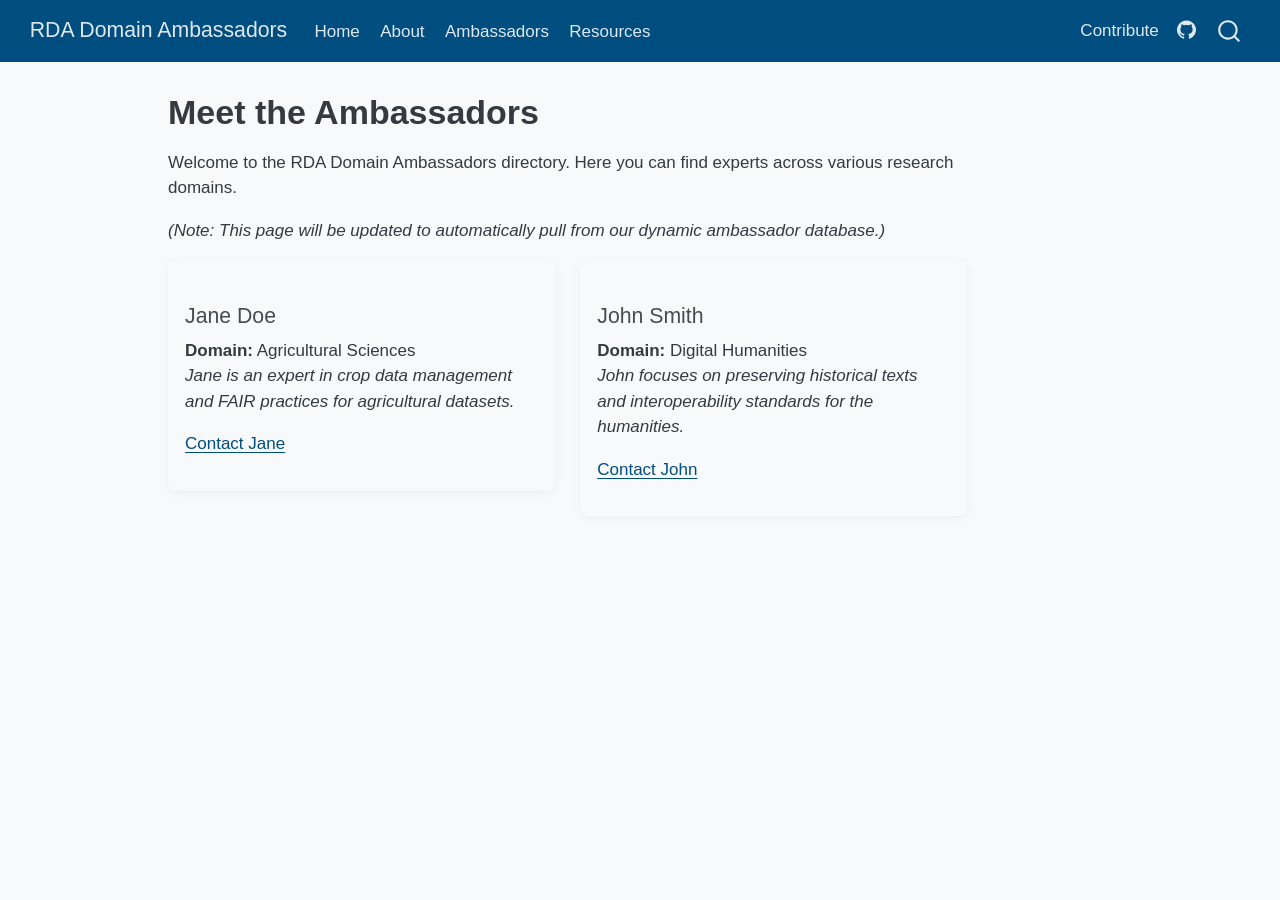
==== pages/ambassadors/index.html @ cd3d2007 "deploy: 7f2f388f80694f9707fb1c19b4880ce739b66818" ====
<!DOCTYPE html>
<html xmlns="http://www.w3.org/1999/xhtml" lang="en" xml:lang="en"><head>

<meta charset="utf-8">
<meta name="generator" content="quarto-1.9.37">

<meta name="viewport" content="width=device-width, initial-scale=1.0, user-scalable=yes">


<title>Meet the Ambassadors – RDA Domain Ambassadors</title>
<style>
/* Default styles provided by pandoc.
** See https://pandoc.org/MANUAL.html#variables-for-html for config info.
*/
code{white-space: pre-wrap;}
span.smallcaps{font-variant: small-caps;}
div.columns{display: flex; gap: min(4vw, 1.5em);}
div.column{flex: auto; overflow-x: auto;}
div.hanging-indent{margin-left: 1.5em; text-indent: -1.5em;}
ul.task-list{list-style: none;}
ul.task-list li input[type="checkbox"] {
  width: 0.8em;
  margin: 0 0.8em 0.2em -1em; /* quarto-specific, see https://github.com/quarto-dev/quarto-cli/issues/4556 */ 
  vertical-align: middle;
}
</style>


<script src="../../site_libs/quarto-nav/quarto-nav.js"></script>
<script src="../../site_libs/quarto-nav/headroom.min.js"></script>
<script src="../../site_libs/clipboard/clipboard.min.js"></script>
<script src="../../site_libs/quarto-search/autocomplete.umd.js"></script>
<script src="../../site_libs/quarto-search/fuse.min.js"></script>
<script src="../../site_libs/quarto-search/quarto-search.js"></script>
<meta name="quarto:offset" content="../../">
<script src="../../site_libs/quarto-html/quarto.js" type="module"></script>
<script src="../../site_libs/quarto-html/tabsets/tabsets.js" type="module"></script>
<script src="../../site_libs/quarto-html/popper.min.js"></script>
<script src="../../site_libs/quarto-html/tippy.umd.min.js"></script>
<script src="../../site_libs/quarto-html/anchor.min.js"></script>
<link href="../../site_libs/quarto-html/tippy.css" rel="stylesheet">
<link href="../../site_libs/quarto-html/quarto-syntax-highlighting-7f8f88aac4f3542376d5c11b86a4c14d.css" rel="stylesheet" id="quarto-text-highlighting-styles">
<script src="../../site_libs/bootstrap/bootstrap.min.js"></script>
<link href="../../site_libs/bootstrap/bootstrap-icons.css" rel="stylesheet">
<link href="../../site_libs/bootstrap/bootstrap-31c23147e73e1d16a9094cf3c216c073.min.css" rel="stylesheet" append-hash="true" id="quarto-bootstrap" data-mode="light">
<script id="quarto-search-options" type="application/json">{
  "location": "navbar",
  "copy-button": false,
  "collapse-after": 3,
  "panel-placement": "end",
  "type": "overlay",
  "limit": 50,
  "keyboard-shortcut": [
    "f",
    "/",
    "s"
  ],
  "show-item-context": false,
  "language": {
    "search-no-results-text": "No results",
    "search-matching-documents-text": "matching documents",
    "search-copy-link-title": "Copy link to search",
    "search-hide-matches-text": "Hide additional matches",
    "search-more-match-text": "more match in this document",
    "search-more-matches-text": "more matches in this document",
    "search-clear-button-title": "Clear",
    "search-text-placeholder": "",
    "search-detached-cancel-button-title": "Cancel",
    "search-submit-button-title": "Submit",
    "search-label": "Search"
  }
}</script>


<link rel="stylesheet" href="../../styles.scss">
</head>

<body class="nav-fixed quarto-light">

<div id="quarto-search-results"></div>
  <header id="quarto-header" class="headroom fixed-top">
    <nav class="navbar navbar-expand-lg " data-bs-theme="dark">
      <div class="navbar-container container-fluid">
      <div class="navbar-brand-container mx-auto">
    <a class="navbar-brand" href="../../index.html">
    <span class="navbar-title">RDA Domain Ambassadors</span>
    </a>
  </div>
            <div id="quarto-search" class="" title="Search"></div>
          <button class="navbar-toggler" type="button" data-bs-toggle="collapse" data-bs-target="#navbarCollapse" aria-controls="navbarCollapse" role="menu" aria-expanded="false" aria-label="Toggle navigation" onclick="if (window.quartoToggleHeadroom) { window.quartoToggleHeadroom(); }">
  <span class="navbar-toggler-icon"></span>
</button>
          <div class="collapse navbar-collapse" id="navbarCollapse">
            <ul class="navbar-nav navbar-nav-scroll me-auto">
  <li class="nav-item">
    <a class="nav-link" href="../../index.html"> 
<span class="menu-text">Home</span></a>
  </li>  
  <li class="nav-item">
    <a class="nav-link" href="../../about.html"> 
<span class="menu-text">About</span></a>
  </li>  
  <li class="nav-item">
    <a class="nav-link active" href="../../pages/ambassadors/index.html" aria-current="page"> 
<span class="menu-text">Ambassadors</span></a>
  </li>  
  <li class="nav-item">
    <a class="nav-link" href="../../pages/resources/index.html"> 
<span class="menu-text">Resources</span></a>
  </li>  
</ul>
            <ul class="navbar-nav navbar-nav-scroll ms-auto">
  <li class="nav-item">
    <a class="nav-link" href="../../pages/contribute/index.html"> 
<span class="menu-text">Contribute</span></a>
  </li>  
  <li class="nav-item compact">
    <a class="nav-link" href="https://github.com/"> <i class="bi bi-github" role="img">
</i> 
<span class="menu-text"></span></a>
  </li>  
</ul>
          </div> <!-- /navcollapse -->
            <div class="quarto-navbar-tools">
</div>
      </div> <!-- /container-fluid -->
    </nav>
</header>
<!-- content -->
<div id="quarto-content" class="quarto-container page-columns page-rows-contents page-layout-article page-navbar">
<!-- sidebar -->
<!-- margin-sidebar -->
    <div id="quarto-margin-sidebar" class="sidebar margin-sidebar zindex-bottom">
        
    </div>
<!-- main -->
<main class="content" id="quarto-document-content">

<header id="title-block-header" class="quarto-title-block default">
<div class="quarto-title">
<h1 class="title">Meet the Ambassadors</h1>
</div>



<div class="quarto-title-meta">

    
  
    
  </div>
  


</header>


<p>Welcome to the RDA Domain Ambassadors directory. Here you can find experts across various research domains.</p>
<p><em>(Note: This page will be updated to automatically pull from our dynamic ambassador database.)</em></p>
<div class="grid">
<div class="g-col-12 g-col-md-6">
<div class="card resource-card">
<section id="jane-doe" class="level4 card-body">
<h4 class="anchored" data-anchor-id="jane-doe">Jane Doe</h4>
<p><strong>Domain:</strong> Agricultural Sciences<br>
<em>Jane is an expert in crop data management and FAIR practices for agricultural datasets.</em></p>
<p><a href="mailto:jane.doe@example.com">Contact Jane</a></p>
</section>
</div>
</div>
<div class="g-col-12 g-col-md-6">
<div class="card resource-card">
<section id="john-smith" class="level4 card-body">
<h4 class="anchored" data-anchor-id="john-smith">John Smith</h4>
<p><strong>Domain:</strong> Digital Humanities<br>
<em>John focuses on preserving historical texts and interoperability standards for the humanities.</em></p>
<p><a href="mailto:john.smith@example.com">Contact John</a></p>
</section>
</div>
</div>
</div>



</main> <!-- /main -->
<script id="quarto-html-after-body" type="application/javascript">
  window.document.addEventListener("DOMContentLoaded", function (event) {
    const icon = "";
    const anchorJS = new window.AnchorJS();
    anchorJS.options = {
      placement: 'right',
      icon: icon
    };
    anchorJS.add('.anchored');
    const isCodeAnnotation = (el) => {
      for (const clz of el.classList) {
        if (clz.startsWith('code-annotation-')) {                     
          return true;
        }
      }
      return false;
    }
    const onCopySuccess = function(e) {
      // button target
      const button = e.trigger;
      // don't keep focus
      button.blur();
      // flash "checked"
      button.classList.add('code-copy-button-checked');
      var currentTitle = button.getAttribute("title");
      button.setAttribute("title", "Copied!");
      let tooltip;
      if (window.bootstrap) {
        button.setAttribute("data-bs-toggle", "tooltip");
        button.setAttribute("data-bs-placement", "left");
        button.setAttribute("data-bs-title", "Copied!");
        tooltip = new bootstrap.Tooltip(button, 
          { trigger: "manual", 
            customClass: "code-copy-button-tooltip",
            offset: [0, -8]});
        tooltip.show();    
      }
      setTimeout(function() {
        if (tooltip) {
          tooltip.hide();
          button.removeAttribute("data-bs-title");
          button.removeAttribute("data-bs-toggle");
          button.removeAttribute("data-bs-placement");
        }
        button.setAttribute("title", currentTitle);
        button.classList.remove('code-copy-button-checked');
      }, 1000);
      // clear code selection
      e.clearSelection();
    }
    const getTextToCopy = function(trigger) {
      const outerScaffold = trigger.parentElement.cloneNode(true);
      const codeEl = outerScaffold.querySelector('code');
      for (const childEl of codeEl.children) {
        if (isCodeAnnotation(childEl)) {
          childEl.remove();
        }
      }
      return codeEl.innerText;
    }
    const clipboard = new window.ClipboardJS('.code-copy-button:not([data-in-quarto-modal])', {
      text: getTextToCopy
    });
    clipboard.on('success', onCopySuccess);
    if (window.document.getElementById('quarto-embedded-source-code-modal')) {
      const clipboardModal = new window.ClipboardJS('.code-copy-button[data-in-quarto-modal]', {
        text: getTextToCopy,
        container: window.document.getElementById('quarto-embedded-source-code-modal')
      });
      clipboardModal.on('success', onCopySuccess);
    }
      var localhostRegex = new RegExp(/^(?:http|https):\/\/localhost\:?[0-9]*\//);
      var mailtoRegex = new RegExp(/^mailto:/);
        var filterRegex = new RegExp("https:\/\/www\.rd-alliance\.org\/disciplines\/rda-domain-ambassadors\/");
      var isInternal = (href) => {
          return filterRegex.test(href) || localhostRegex.test(href) || mailtoRegex.test(href);
      }
      // Inspect non-navigation links and adorn them if external
     var links = window.document.querySelectorAll('a[href]:not(.nav-link):not(.navbar-brand):not(.toc-action):not(.sidebar-link):not(.sidebar-item-toggle):not(.pagination-link):not(.no-external):not([aria-hidden]):not(.dropdown-item):not(.quarto-navigation-tool):not(.about-link)');
      for (var i=0; i<links.length; i++) {
        const link = links[i];
        if (!isInternal(link.href)) {
          // undo the damage that might have been done by quarto-nav.js in the case of
          // links that we want to consider external
          if (link.dataset.originalHref !== undefined) {
            link.href = link.dataset.originalHref;
          }
        }
      }
    function tippyHover(el, contentFn, onTriggerFn, onUntriggerFn) {
      const config = {
        allowHTML: true,
        maxWidth: 500,
        delay: 100,
        arrow: false,
        appendTo: function(el) {
            return el.parentElement;
        },
        interactive: true,
        interactiveBorder: 10,
        theme: 'quarto',
        placement: 'bottom-start',
      };
      if (contentFn) {
        config.content = contentFn;
      }
      if (onTriggerFn) {
        config.onTrigger = onTriggerFn;
      }
      if (onUntriggerFn) {
        config.onUntrigger = onUntriggerFn;
      }
      window.tippy(el, config); 
    }
    const noterefs = window.document.querySelectorAll('a[role="doc-noteref"]');
    for (var i=0; i<noterefs.length; i++) {
      const ref = noterefs[i];
      tippyHover(ref, function() {
        // use id or data attribute instead here
        let href = ref.getAttribute('data-footnote-href') || ref.getAttribute('href');
        try { href = new URL(href).hash; } catch {}
        const id = href.replace(/^#\/?/, "");
        const note = window.document.getElementById(id);
        if (note) {
          return note.innerHTML;
        } else {
          return "";
        }
      });
    }
    const xrefs = window.document.querySelectorAll('a.quarto-xref');
    const processXRef = (id, note) => {
      // Strip column container classes
      const stripColumnClz = (el) => {
        el.classList.remove("page-full", "page-columns");
        if (el.children) {
          for (const child of el.children) {
            stripColumnClz(child);
          }
        }
      }
      stripColumnClz(note)
      if (id === null || id.startsWith('sec-')) {
        // Special case sections, only their first couple elements
        const container = document.createElement("div");
        if (note.children && note.children.length > 2) {
          container.appendChild(note.children[0].cloneNode(true));
          for (let i = 1; i < note.children.length; i++) {
            const child = note.children[i];
            if (child.tagName === "P" && child.innerText === "") {
              continue;
            } else {
              container.appendChild(child.cloneNode(true));
              break;
            }
          }
          if (window.Quarto?.typesetMath) {
            window.Quarto.typesetMath(container);
          }
          return container.innerHTML
        } else {
          if (window.Quarto?.typesetMath) {
            window.Quarto.typesetMath(note);
          }
          return note.innerHTML;
        }
      } else {
        // Remove any anchor links if they are present
        const anchorLink = note.querySelector('a.anchorjs-link');
        if (anchorLink) {
          anchorLink.remove();
        }
        if (window.Quarto?.typesetMath) {
          window.Quarto.typesetMath(note);
        }
        if (note.classList.contains("callout")) {
          return note.outerHTML;
        } else {
          return note.innerHTML;
        }
      }
    }
    for (var i=0; i<xrefs.length; i++) {
      const xref = xrefs[i];
      tippyHover(xref, undefined, function(instance) {
        instance.disable();
        let url = xref.getAttribute('href');
        let hash = undefined; 
        if (url.startsWith('#')) {
          hash = url;
        } else {
          try { hash = new URL(url).hash; } catch {}
        }
        if (hash) {
          const id = hash.replace(/^#\/?/, "");
          const note = window.document.getElementById(id);
          if (note !== null) {
            try {
              const html = processXRef(id, note.cloneNode(true));
              instance.setContent(html);
            } finally {
              instance.enable();
              instance.show();
            }
          } else {
            // See if we can fetch this
            fetch(url.split('#')[0])
            .then(res => res.text())
            .then(html => {
              const parser = new DOMParser();
              const htmlDoc = parser.parseFromString(html, "text/html");
              const note = htmlDoc.getElementById(id);
              if (note !== null) {
                const html = processXRef(id, note);
                instance.setContent(html);
              } 
            }).finally(() => {
              instance.enable();
              instance.show();
            });
          }
        } else {
          // See if we can fetch a full url (with no hash to target)
          // This is a special case and we should probably do some content thinning / targeting
          fetch(url)
          .then(res => res.text())
          .then(html => {
            const parser = new DOMParser();
            const htmlDoc = parser.parseFromString(html, "text/html");
            const note = htmlDoc.querySelector('main.content');
            if (note !== null) {
              // This should only happen for chapter cross references
              // (since there is no id in the URL)
              // remove the first header
              if (note.children.length > 0 && note.children[0].tagName === "HEADER") {
                note.children[0].remove();
              }
              const html = processXRef(null, note);
              instance.setContent(html);
            } 
          }).finally(() => {
            instance.enable();
            instance.show();
          });
        }
      }, function(instance) {
      });
    }
        let selectedAnnoteEl;
        const selectorForAnnotation = ( cell, annotation) => {
          let cellAttr = 'data-code-cell="' + cell + '"';
          let lineAttr = 'data-code-annotation="' +  annotation + '"';
          const selector = 'span[' + cellAttr + '][' + lineAttr + ']';
          return selector;
        }
        const selectCodeLines = (annoteEl) => {
          const doc = window.document;
          const targetCell = annoteEl.getAttribute("data-target-cell");
          const targetAnnotation = annoteEl.getAttribute("data-target-annotation");
          const annoteSpan = window.document.querySelector(selectorForAnnotation(targetCell, targetAnnotation));
          const lines = annoteSpan.getAttribute("data-code-lines").split(",");
          const lineIds = lines.map((line) => {
            return targetCell + "-" + line;
          })
          let top = null;
          let height = null;
          let parent = null;
          if (lineIds.length > 0) {
              //compute the position of the single el (top and bottom and make a div)
              const el = window.document.getElementById(lineIds[0]);
              top = el.offsetTop;
              height = el.offsetHeight;
              parent = el.parentElement.parentElement;
            if (lineIds.length > 1) {
              const lastEl = window.document.getElementById(lineIds[lineIds.length - 1]);
              const bottom = lastEl.offsetTop + lastEl.offsetHeight;
              height = bottom - top;
            }
            if (top !== null && height !== null && parent !== null) {
              // cook up a div (if necessary) and position it 
              let div = window.document.getElementById("code-annotation-line-highlight");
              if (div === null) {
                div = window.document.createElement("div");
                div.setAttribute("id", "code-annotation-line-highlight");
                div.style.position = 'absolute';
                parent.appendChild(div);
              }
              div.style.top = top - 2 + "px";
              div.style.height = height + 4 + "px";
              div.style.left = 0;
              let gutterDiv = window.document.getElementById("code-annotation-line-highlight-gutter");
              if (gutterDiv === null) {
                gutterDiv = window.document.createElement("div");
                gutterDiv.setAttribute("id", "code-annotation-line-highlight-gutter");
                gutterDiv.style.position = 'absolute';
                const codeCell = window.document.getElementById(targetCell);
                const gutter = codeCell.querySelector('.code-annotation-gutter');
                gutter.appendChild(gutterDiv);
              }
              gutterDiv.style.top = top - 2 + "px";
              gutterDiv.style.height = height + 4 + "px";
            }
            selectedAnnoteEl = annoteEl;
          }
        };
        const unselectCodeLines = () => {
          const elementsIds = ["code-annotation-line-highlight", "code-annotation-line-highlight-gutter"];
          elementsIds.forEach((elId) => {
            const div = window.document.getElementById(elId);
            if (div) {
              div.remove();
            }
          });
          selectedAnnoteEl = undefined;
        };
          // Handle positioning of the toggle
      window.addEventListener(
        "resize",
        throttle(() => {
          elRect = undefined;
          if (selectedAnnoteEl) {
            selectCodeLines(selectedAnnoteEl);
          }
        }, 10)
      );
      function throttle(fn, ms) {
      let throttle = false;
      let timer;
        return (...args) => {
          if(!throttle) { // first call gets through
              fn.apply(this, args);
              throttle = true;
          } else { // all the others get throttled
              if(timer) clearTimeout(timer); // cancel #2
              timer = setTimeout(() => {
                fn.apply(this, args);
                timer = throttle = false;
              }, ms);
          }
        };
      }
        // Attach click handler to the DT
        const annoteDls = window.document.querySelectorAll('dt[data-target-cell]');
        for (const annoteDlNode of annoteDls) {
          annoteDlNode.addEventListener('click', (event) => {
            const clickedEl = event.target;
            if (clickedEl !== selectedAnnoteEl) {
              unselectCodeLines();
              const activeEl = window.document.querySelector('dt[data-target-cell].code-annotation-active');
              if (activeEl) {
                activeEl.classList.remove('code-annotation-active');
              }
              selectCodeLines(clickedEl);
              clickedEl.classList.add('code-annotation-active');
            } else {
              // Unselect the line
              unselectCodeLines();
              clickedEl.classList.remove('code-annotation-active');
            }
          });
        }
    const findCites = (el) => {
      const parentEl = el.parentElement;
      if (parentEl) {
        const cites = parentEl.dataset.cites;
        if (cites) {
          return {
            el,
            cites: cites.split(' ')
          };
        } else {
          return findCites(el.parentElement)
        }
      } else {
        return undefined;
      }
    };
    var bibliorefs = window.document.querySelectorAll('a[role="doc-biblioref"]');
    for (var i=0; i<bibliorefs.length; i++) {
      const ref = bibliorefs[i];
      const citeInfo = findCites(ref);
      if (citeInfo) {
        tippyHover(citeInfo.el, function() {
          var popup = window.document.createElement('div');
          citeInfo.cites.forEach(function(cite) {
            var citeDiv = window.document.createElement('div');
            citeDiv.classList.add('hanging-indent');
            citeDiv.classList.add('csl-entry');
            var biblioDiv = window.document.getElementById('ref-' + cite);
            if (biblioDiv) {
              citeDiv.innerHTML = biblioDiv.innerHTML;
            }
            popup.appendChild(citeDiv);
          });
          return popup.innerHTML;
        });
      }
    }
  });
  </script>
</div> <!-- /content -->




</body></html>
---- site_libs/quarto-html/tippy.css ----
.tippy-box[data-animation=fade][data-state=hidden]{opacity:0}[data-tippy-root]{max-width:calc(100vw - 10px)}.tippy-box{position:relative;background-color:#333;color:#fff;border-radius:4px;font-size:14px;line-height:1.4;white-space:normal;outline:0;transition-property:transform,visibility,opacity}.tippy-box[data-placement^=top]>.tippy-arrow{bottom:0}.tippy-box[data-placement^=top]>.tippy-arrow:before{bottom:-7px;left:0;border-width:8px 8px 0;border-top-color:initial;transform-origin:center top}.tippy-box[data-placement^=bottom]>.tippy-arrow{top:0}.tippy-box[data-placement^=bottom]>.tippy-arrow:before{top:-7px;left:0;border-width:0 8px 8px;border-bottom-color:initial;transform-origin:center bottom}.tippy-box[data-placement^=left]>.tippy-arrow{right:0}.tippy-box[data-placement^=left]>.tippy-arrow:before{border-width:8px 0 8px 8px;border-left-color:initial;right:-7px;transform-origin:center left}.tippy-box[data-placement^=right]>.tippy-arrow{left:0}.tippy-box[data-placement^=right]>.tippy-arrow:before{left:-7px;border-width:8px 8px 8px 0;border-right-color:initial;transform-origin:center right}.tippy-box[data-inertia][data-state=visible]{transition-timing-function:cubic-bezier(.54,1.5,.38,1.11)}.tippy-arrow{width:16px;height:16px;color:#333}.tippy-arrow:before{content:"";position:absolute;border-color:transparent;border-style:solid}.tippy-content{position:relative;padding:5px 9px;z-index:1}
---- site_libs/quarto-html/quarto-syntax-highlighting-7f8f88aac4f3542376d5c11b86a4c14d.css ----
/* quarto syntax highlight colors */
:root {
  --quarto-hl-ot-color: #003B4F;
  --quarto-hl-at-color: #657422;
  --quarto-hl-ss-color: #20794D;
  --quarto-hl-an-color: #5E5E5E;
  --quarto-hl-fu-color: #4758AB;
  --quarto-hl-st-color: #20794D;
  --quarto-hl-cf-color: #003B4F;
  --quarto-hl-op-color: #5E5E5E;
  --quarto-hl-er-color: #AD0000;
  --quarto-hl-bn-color: #AD0000;
  --quarto-hl-al-color: #AD0000;
  --quarto-hl-va-color: #111111;
  --quarto-hl-bu-color: inherit;
  --quarto-hl-ex-color: inherit;
  --quarto-hl-pp-color: #AD0000;
  --quarto-hl-in-color: #5E5E5E;
  --quarto-hl-vs-color: #20794D;
  --quarto-hl-wa-color: #5E5E5E;
  --quarto-hl-do-color: #5E5E5E;
  --quarto-hl-im-color: #00769E;
  --quarto-hl-ch-color: #20794D;
  --quarto-hl-dt-color: #AD0000;
  --quarto-hl-fl-color: #AD0000;
  --quarto-hl-co-color: #5E5E5E;
  --quarto-hl-cv-color: #5E5E5E;
  --quarto-hl-cn-color: #8f5902;
  --quarto-hl-sc-color: #5E5E5E;
  --quarto-hl-dv-color: #AD0000;
  --quarto-hl-kw-color: #003B4F;
}

/* other quarto variables */
:root {
  --quarto-font-monospace: SFMono-Regular, Menlo, Monaco, Consolas, "Liberation Mono", "Courier New", monospace;
}

/* syntax highlight based on Pandoc's rules */
pre > code.sourceCode > span {
  color: #003B4F;
}

code.sourceCode > span {
  color: #003B4F;
}

div.sourceCode,
div.sourceCode pre.sourceCode {
  color: #003B4F;
}

/* Normal */
code span {
  color: #003B4F;
}

/* Alert */
code span.al {
  color: #AD0000;
  font-style: inherit;
}

/* Annotation */
code span.an {
  color: #5E5E5E;
  font-style: inherit;
}

/* Attribute */
code span.at {
  color: #657422;
  font-style: inherit;
}

/* BaseN */
code span.bn {
  color: #AD0000;
  font-style: inherit;
}

/* BuiltIn */
code span.bu {
  font-style: inherit;
}

/* ControlFlow */
code span.cf {
  color: #003B4F;
  font-weight: bold;
  font-style: inherit;
}

/* Char */
code span.ch {
  color: #20794D;
  font-style: inherit;
}

/* Constant */
code span.cn {
  color: #8f5902;
  font-style: inherit;
}

/* Comment */
code span.co {
  color: #5E5E5E;
  font-style: inherit;
}

/* CommentVar */
code span.cv {
  color: #5E5E5E;
  font-style: italic;
}

/* Documentation */
code span.do {
  color: #5E5E5E;
  font-style: italic;
}

/* DataType */
code span.dt {
  color: #AD0000;
  font-style: inherit;
}

/* DecVal */
code span.dv {
  color: #AD0000;
  font-style: inherit;
}

/* Error */
code span.er {
  color: #AD0000;
  font-style: inherit;
}

/* Extension */
code span.ex {
  font-style: inherit;
}

/* Float */
code span.fl {
  color: #AD0000;
  font-style: inherit;
}

/* Function */
code span.fu {
  color: #4758AB;
  font-style: inherit;
}

/* Import */
code span.im {
  color: #00769E;
  font-style: inherit;
}

/* Information */
code span.in {
  color: #5E5E5E;
  font-style: inherit;
}

/* Keyword */
code span.kw {
  color: #003B4F;
  font-weight: bold;
  font-style: inherit;
}

/* Operator */
code span.op {
  color: #5E5E5E;
  font-style: inherit;
}

/* Other */
code span.ot {
  color: #003B4F;
  font-style: inherit;
}

/* Preprocessor */
code span.pp {
  color: #AD0000;
  font-style: inherit;
}

/* SpecialChar */
code span.sc {
  color: #5E5E5E;
  font-style: inherit;
}

/* SpecialString */
code span.ss {
  color: #20794D;
  font-style: inherit;
}

/* String */
code span.st {
  color: #20794D;
  font-style: inherit;
}

/* Variable */
code span.va {
  color: #111111;
  font-style: inherit;
}

/* VerbatimString */
code span.vs {
  color: #20794D;
  font-style: inherit;
}

/* Warning */
code span.wa {
  color: #5E5E5E;
  font-style: italic;
}

.prevent-inlining {
  content: "</";
}

/*# sourceMappingURL=789ad8cd35626ba772517505b42a116e.css.map */
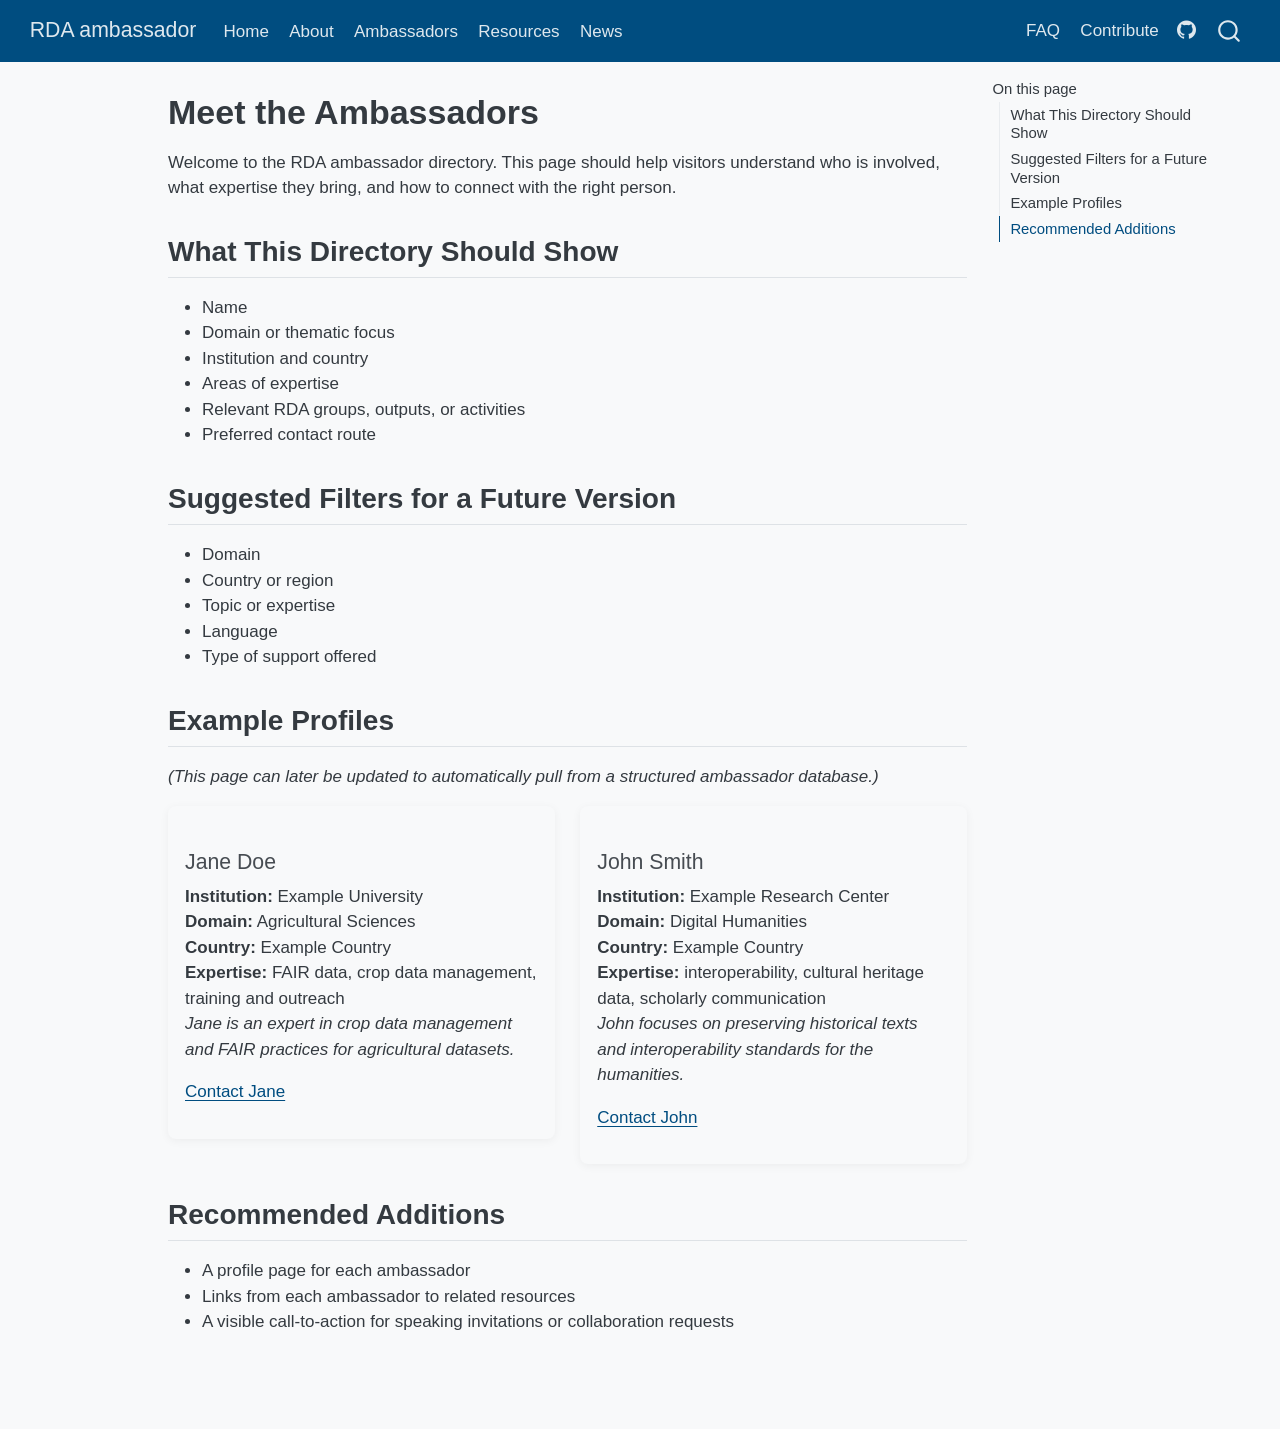
==== commit 7ef5b494: "deploy: 38ce11275415e58b5044f21711f6da7c515b51c1" ====
--- a/pages/ambassadors/index.html
+++ b/pages/ambassadors/index.html
@@ -2,12 +2,12 @@
 <html xmlns="http://www.w3.org/1999/xhtml" lang="en" xml:lang="en"><head>
 
 <meta charset="utf-8">
-<meta name="generator" content="quarto-1.9.37">
+<meta name="generator" content="quarto-1.9.38">
 
 <meta name="viewport" content="width=device-width, initial-scale=1.0, user-scalable=yes">
 
 
-<title>Meet the Ambassadors – RDA Domain Ambassadors</title>
+<title>Meet the Ambassadors – RDA ambassador</title>
 <style>
 /* Default styles provided by pandoc.
 ** See https://pandoc.org/MANUAL.html#variables-for-html for config info.
@@ -39,10 +39,10 @@
 <script src="../../site_libs/quarto-html/tippy.umd.min.js"></script>
 <script src="../../site_libs/quarto-html/anchor.min.js"></script>
 <link href="../../site_libs/quarto-html/tippy.css" rel="stylesheet">
-<link href="../../site_libs/quarto-html/quarto-syntax-highlighting-7f8f88aac4f3542376d5c11b86a4c14d.css" rel="stylesheet" id="quarto-text-highlighting-styles">
+<link href="../../site_libs/quarto-html/quarto-syntax-highlighting-15634bcf2e68342d4ad2dfa704d543f6.css" rel="stylesheet" id="quarto-text-highlighting-styles">
 <script src="../../site_libs/bootstrap/bootstrap.min.js"></script>
 <link href="../../site_libs/bootstrap/bootstrap-icons.css" rel="stylesheet">
-<link href="../../site_libs/bootstrap/bootstrap-31c23147e73e1d16a9094cf3c216c073.min.css" rel="stylesheet" append-hash="true" id="quarto-bootstrap" data-mode="light">
+<link href="../../site_libs/bootstrap/bootstrap-e2d7aa4677c01dd37cf10bc2e1178ae0.min.css" rel="stylesheet" append-hash="true" id="quarto-bootstrap" data-mode="light">
 <script id="quarto-search-options" type="application/json">{
   "location": "navbar",
   "copy-button": false,
@@ -83,7 +83,7 @@
       <div class="navbar-container container-fluid">
       <div class="navbar-brand-container mx-auto">
     <a class="navbar-brand" href="../../index.html">
-    <span class="navbar-title">RDA Domain Ambassadors</span>
+    <span class="navbar-title">RDA ambassador</span>
     </a>
   </div>
             <div id="quarto-search" class="" title="Search"></div>
@@ -108,8 +108,16 @@
     <a class="nav-link" href="../../pages/resources/index.html"> 
 <span class="menu-text">Resources</span></a>
   </li>  
+  <li class="nav-item">
+    <a class="nav-link" href="../../pages/news/index.html"> 
+<span class="menu-text">News</span></a>
+  </li>  
 </ul>
             <ul class="navbar-nav navbar-nav-scroll ms-auto">
+  <li class="nav-item">
+    <a class="nav-link" href="../../pages/faq/index.html"> 
+<span class="menu-text">FAQ</span></a>
+  </li>  
   <li class="nav-item">
     <a class="nav-link" href="../../pages/contribute/index.html"> 
 <span class="menu-text">Contribute</span></a>
@@ -130,8 +138,17 @@
 <div id="quarto-content" class="quarto-container page-columns page-rows-contents page-layout-article page-navbar">
 <!-- sidebar -->
 <!-- margin-sidebar -->
-    <div id="quarto-margin-sidebar" class="sidebar margin-sidebar zindex-bottom">
-        
+    <div id="quarto-margin-sidebar" class="sidebar margin-sidebar">
+        <nav id="TOC" role="doc-toc" class="toc-active">
+    <h2 id="toc-title">On this page</h2>
+   
+  <ul>
+  <li><a href="#what-this-directory-should-show" id="toc-what-this-directory-should-show" class="nav-link active" data-scroll-target="#what-this-directory-should-show">What This Directory Should Show</a></li>
+  <li><a href="#suggested-filters-for-a-future-version" id="toc-suggested-filters-for-a-future-version" class="nav-link" data-scroll-target="#suggested-filters-for-a-future-version">Suggested Filters for a Future Version</a></li>
+  <li><a href="#example-profiles" id="toc-example-profiles" class="nav-link" data-scroll-target="#example-profiles">Example Profiles</a></li>
+  <li><a href="#recommended-additions" id="toc-recommended-additions" class="nav-link" data-scroll-target="#recommended-additions">Recommended Additions</a></li>
+  </ul>
+</nav>
     </div>
 <!-- main -->
 <main class="content" id="quarto-document-content">
@@ -155,14 +172,40 @@
 </header>
 
 
-<p>Welcome to the RDA Domain Ambassadors directory. Here you can find experts across various research domains.</p>
-<p><em>(Note: This page will be updated to automatically pull from our dynamic ambassador database.)</em></p>
+<p>Welcome to the RDA ambassador directory. This page should help visitors understand who is involved, what expertise they bring, and how to connect with the right person.</p>
+<section id="what-this-directory-should-show" class="level2">
+<h2 class="anchored" data-anchor-id="what-this-directory-should-show">What This Directory Should Show</h2>
+<ul>
+<li>Name</li>
+<li>Domain or thematic focus</li>
+<li>Institution and country</li>
+<li>Areas of expertise</li>
+<li>Relevant RDA groups, outputs, or activities</li>
+<li>Preferred contact route</li>
+</ul>
+</section>
+<section id="suggested-filters-for-a-future-version" class="level2">
+<h2 class="anchored" data-anchor-id="suggested-filters-for-a-future-version">Suggested Filters for a Future Version</h2>
+<ul>
+<li>Domain</li>
+<li>Country or region</li>
+<li>Topic or expertise</li>
+<li>Language</li>
+<li>Type of support offered</li>
+</ul>
+</section>
+<section id="example-profiles" class="level2">
+<h2 class="anchored" data-anchor-id="example-profiles">Example Profiles</h2>
+<p><em>(This page can later be updated to automatically pull from a structured ambassador database.)</em></p>
 <div class="grid">
 <div class="g-col-12 g-col-md-6">
 <div class="card resource-card">
 <section id="jane-doe" class="level4 card-body">
 <h4 class="anchored" data-anchor-id="jane-doe">Jane Doe</h4>
-<p><strong>Domain:</strong> Agricultural Sciences<br>
+<p><strong>Institution:</strong> Example University<br>
+<strong>Domain:</strong> Agricultural Sciences<br>
+<strong>Country:</strong> Example Country<br>
+<strong>Expertise:</strong> FAIR data, crop data management, training and outreach<br>
 <em>Jane is an expert in crop data management and FAIR practices for agricultural datasets.</em></p>
 <p><a href="mailto:jane.doe@example.com">Contact Jane</a></p>
 </section>
@@ -172,15 +215,27 @@
 <div class="card resource-card">
 <section id="john-smith" class="level4 card-body">
 <h4 class="anchored" data-anchor-id="john-smith">John Smith</h4>
-<p><strong>Domain:</strong> Digital Humanities<br>
+<p><strong>Institution:</strong> Example Research Center<br>
+<strong>Domain:</strong> Digital Humanities<br>
+<strong>Country:</strong> Example Country<br>
+<strong>Expertise:</strong> interoperability, cultural heritage data, scholarly communication<br>
 <em>John focuses on preserving historical texts and interoperability standards for the humanities.</em></p>
 <p><a href="mailto:john.smith@example.com">Contact John</a></p>
 </section>
 </div>
 </div>
 </div>
-
-
+</section>
+<section id="recommended-additions" class="level2">
+<h2 class="anchored" data-anchor-id="recommended-additions">Recommended Additions</h2>
+<ul>
+<li>A profile page for each ambassador</li>
+<li>Links from each ambassador to related resources</li>
+<li>A visible call-to-action for speaking invitations or collaboration requests</li>
+</ul>
+
+
+</section>
 
 </main> <!-- /main -->
 <script id="quarto-html-after-body" type="application/javascript">
--- a/site_libs/quarto-html/quarto-syntax-highlighting-15634bcf2e68342d4ad2dfa704d543f6.css
+++ b/site_libs/quarto-html/quarto-syntax-highlighting-15634bcf2e68342d4ad2dfa704d543f6.css
@@ -0,0 +1,236 @@
+/* quarto syntax highlight colors */
+:root {
+  --quarto-hl-ot-color: #003B4F;
+  --quarto-hl-at-color: #657422;
+  --quarto-hl-ss-color: #20794D;
+  --quarto-hl-an-color: #5E5E5E;
+  --quarto-hl-fu-color: #4758AB;
+  --quarto-hl-st-color: #20794D;
+  --quarto-hl-cf-color: #003B4F;
+  --quarto-hl-op-color: #5E5E5E;
+  --quarto-hl-er-color: #AD0000;
+  --quarto-hl-bn-color: #AD0000;
+  --quarto-hl-al-color: #AD0000;
+  --quarto-hl-va-color: #111111;
+  --quarto-hl-bu-color: inherit;
+  --quarto-hl-ex-color: inherit;
+  --quarto-hl-pp-color: #AD0000;
+  --quarto-hl-in-color: #5E5E5E;
+  --quarto-hl-vs-color: #20794D;
+  --quarto-hl-wa-color: #5E5E5E;
+  --quarto-hl-do-color: #5E5E5E;
+  --quarto-hl-im-color: #00769E;
+  --quarto-hl-ch-color: #20794D;
+  --quarto-hl-dt-color: #AD0000;
+  --quarto-hl-fl-color: #AD0000;
+  --quarto-hl-co-color: #5E5E5E;
+  --quarto-hl-cv-color: #5E5E5E;
+  --quarto-hl-cn-color: #8f5902;
+  --quarto-hl-sc-color: #5E5E5E;
+  --quarto-hl-dv-color: #AD0000;
+  --quarto-hl-kw-color: #003B4F;
+}
+
+/* other quarto variables */
+:root {
+  --quarto-font-monospace: SFMono-Regular, Menlo, Monaco, Consolas, "Liberation Mono", "Courier New", monospace;
+}
+
+/* syntax highlight based on Pandoc's rules */
+pre > code.sourceCode > span {
+  color: #003B4F;
+}
+
+code.sourceCode > span {
+  color: #003B4F;
+}
+
+div.sourceCode,
+div.sourceCode pre.sourceCode {
+  color: #003B4F;
+}
+
+/* Normal */
+code span {
+  color: #003B4F;
+}
+
+/* Alert */
+code span.al {
+  color: #AD0000;
+  font-style: inherit;
+}
+
+/* Annotation */
+code span.an {
+  color: #5E5E5E;
+  font-style: inherit;
+}
+
+/* Attribute */
+code span.at {
+  color: #657422;
+  font-style: inherit;
+}
+
+/* BaseN */
+code span.bn {
+  color: #AD0000;
+  font-style: inherit;
+}
+
+/* BuiltIn */
+code span.bu {
+  font-style: inherit;
+}
+
+/* ControlFlow */
+code span.cf {
+  color: #003B4F;
+  font-weight: bold;
+  font-style: inherit;
+}
+
+/* Char */
+code span.ch {
+  color: #20794D;
+  font-style: inherit;
+}
+
+/* Constant */
+code span.cn {
+  color: #8f5902;
+  font-style: inherit;
+}
+
+/* Comment */
+code span.co {
+  color: #5E5E5E;
+  font-style: inherit;
+}
+
+/* CommentVar */
+code span.cv {
+  color: #5E5E5E;
+  font-style: italic;
+}
+
+/* Documentation */
+code span.do {
+  color: #5E5E5E;
+  font-style: italic;
+}
+
+/* DataType */
+code span.dt {
+  color: #AD0000;
+  font-style: inherit;
+}
+
+/* DecVal */
+code span.dv {
+  color: #AD0000;
+  font-style: inherit;
+}
+
+/* Error */
+code span.er {
+  color: #AD0000;
+  font-style: inherit;
+}
+
+/* Extension */
+code span.ex {
+  font-style: inherit;
+}
+
+/* Float */
+code span.fl {
+  color: #AD0000;
+  font-style: inherit;
+}
+
+/* Function */
+code span.fu {
+  color: #4758AB;
+  font-style: inherit;
+}
+
+/* Import */
+code span.im {
+  color: #00769E;
+  font-style: inherit;
+}
+
+/* Information */
+code span.in {
+  color: #5E5E5E;
+  font-style: inherit;
+}
+
+/* Keyword */
+code span.kw {
+  color: #003B4F;
+  font-weight: bold;
+  font-style: inherit;
+}
+
+/* Operator */
+code span.op {
+  color: #5E5E5E;
+  font-style: inherit;
+}
+
+/* Other */
+code span.ot {
+  color: #003B4F;
+  font-style: inherit;
+}
+
+/* Preprocessor */
+code span.pp {
+  color: #AD0000;
+  font-style: inherit;
+}
+
+/* SpecialChar */
+code span.sc {
+  color: #5E5E5E;
+  font-style: inherit;
+}
+
+/* SpecialString */
+code span.ss {
+  color: #20794D;
+  font-style: inherit;
+}
+
+/* String */
+code span.st {
+  color: #20794D;
+  font-style: inherit;
+}
+
+/* Variable */
+code span.va {
+  color: #111111;
+  font-style: inherit;
+}
+
+/* VerbatimString */
+code span.vs {
+  color: #20794D;
+  font-style: inherit;
+}
+
+/* Warning */
+code span.wa {
+  color: #5E5E5E;
+  font-style: italic;
+}
+
+.prevent-inlining {
+  content: "</";
+}
+
+/*# sourceMappingURL=f23921c56f73e400b49028c9186a1aa0.css.map */
